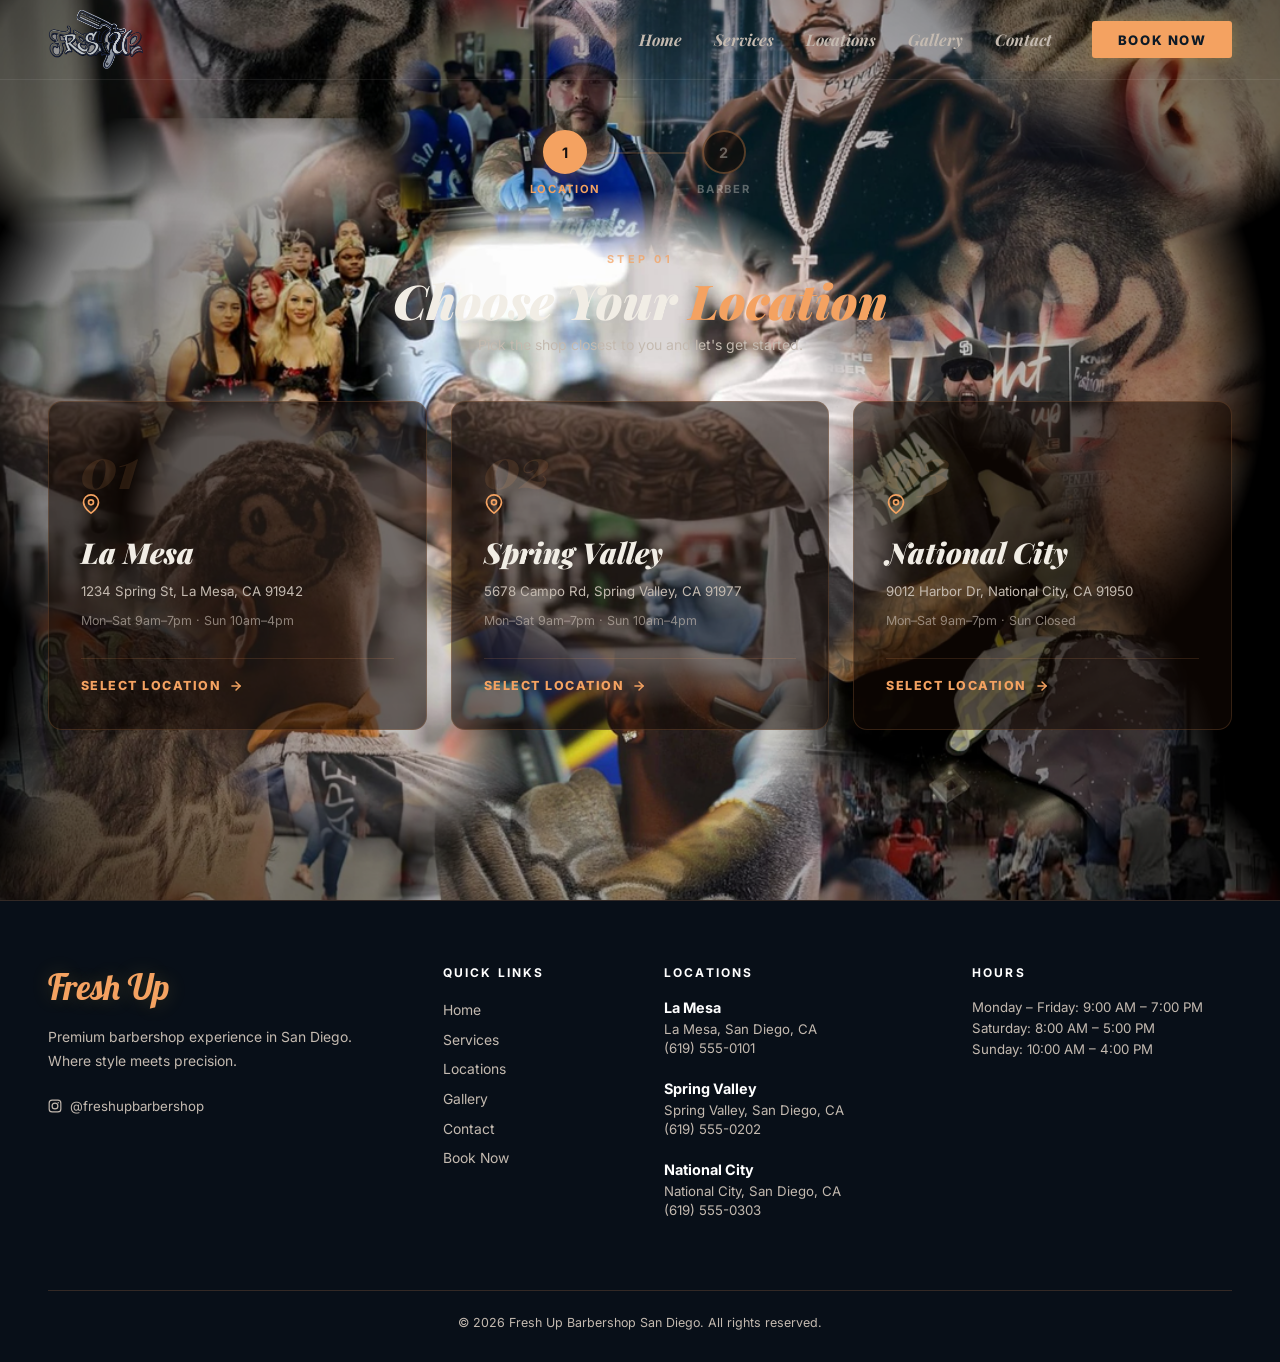
==== public/booking.html @ 4851ce92 "Restructured project Co-authored-by: Copilot <copilot@github.com>" ====
<!DOCTYPE html>
<html lang="en">

<head>
    <meta charset="UTF-8">
    <meta name="viewport" content="width=device-width, initial-scale=1.0">
    <title>Book an Appointment — Fresh Up Barbershop</title>

    <link rel="preconnect" href="https://fonts.googleapis.com">
    <link rel="preconnect" href="https://fonts.gstatic.com" crossorigin>
    <link
        href="https://fonts.googleapis.com/css2?family=Lobster&family=Playfair+Display:ital,wght@0,700;0,900;1,400;1,700;1,900&family=Inter:wght@400;500;600;700;800&display=swap"
        rel="stylesheet">

    <!-- Shared site styles -->
    <link rel="stylesheet" href="css/index.css">
    <!-- Booking-specific styles -->
    <link rel="stylesheet" href="css/booking.css">
</head>

<body class="booking-page">

    <!-- Full-screen dark overlay (from index.css) -->
    <div class="grid-background"></div>

    <!-- ==================== HEADER ==================== -->
    <header id="mainHeader">
        <a href="index.html" class="header-logo">
            <img src="images/freshup.png" alt="Fresh Up Barbershop Logo">
        </a>
        <div class="header-right">
            <nav>
                <a href="index.html">Home</a>
                <a href="index.html#about">Services</a>
                <a href="index.html#about">Locations</a>
                <a href="index.html#gallery">Gallery</a>
                <a href="#">Contact</a>
            </nav>
            <a href="booking.html" class="book-now-btn active">Book Now</a>
        </div>
    </header>

    <!-- ==================== BOOKING MAIN ==================== -->
    <main class="booking-container">
        <div class="booking-content-wrap">

            <!-- Step Progress -->
            <div class="step-progress" id="stepProgress">
                <!-- Rendered by booking.js -->
            </div>

            <!-- Dynamic Step Content -->
            <div id="bookingContent">
                <!-- Location → Barber steps rendered by booking.js -->
            </div>

        </div>
    </main>

    <!-- ==================== FOOTER ==================== -->
    <footer class="site-footer">
        <div class="footer-grid">
            <div class="footer-col">
                <div class="footer-logo-text">Fresh Up</div>
                <p class="footer-tagline">Premium barbershop experience in San Diego. Where style meets precision.</p>
                <a href="#" class="footer-social-link">
                    <svg width="14" height="14" viewBox="0 0 24 24" fill="none" stroke="currentColor" stroke-width="2">
                        <rect x="2" y="2" width="20" height="20" rx="5" />
                        <circle cx="12" cy="12" r="5" />
                        <circle cx="17.5" cy="6.5" r="1.2" fill="currentColor" stroke="none" />
                    </svg>
                    @freshupbarbershop
                </a>
            </div>
            <div class="footer-col">
                <h4 class="footer-heading">Quick Links</h4>
                <ul class="footer-links">
                    <li><a href="index.html">Home</a></li>
                    <li><a href="index.html#about">Services</a></li>
                    <li><a href="index.html#about">Locations</a></li>
                    <li><a href="index.html#gallery">Gallery</a></li>
                    <li><a href="#">Contact</a></li>
                    <li><a href="booking.html">Book Now</a></li>
                </ul>
            </div>
            <div class="footer-col">
                <h4 class="footer-heading">Locations</h4>
                <div class="footer-location">
                    <div class="footer-loc-name">La Mesa</div>
                    <p class="footer-loc-addr">La Mesa, San Diego, CA</p>
                    <p class="footer-loc-phone">(619) 555-0101</p>
                </div>
                <div class="footer-location">
                    <div class="footer-loc-name">Spring Valley</div>
                    <p class="footer-loc-addr">Spring Valley, San Diego, CA</p>
                    <p class="footer-loc-phone">(619) 555-0202</p>
                </div>
                <div class="footer-location">
                    <div class="footer-loc-name">National City</div>
                    <p class="footer-loc-addr">National City, San Diego, CA</p>
                    <p class="footer-loc-phone">(619) 555-0303</p>
                </div>
            </div>
            <div class="footer-col">
                <h4 class="footer-heading">Hours</h4>
                <div class="footer-hours">
                    <p>Monday – Friday: 9:00 AM – 7:00 PM</p>
                    <p>Saturday: 8:00 AM – 5:00 PM</p>
                    <p>Sunday: 10:00 AM – 4:00 PM</p>
                </div>
            </div>
        </div>
        <div class="footer-bottom">
            <p>© 2026 Fresh Up Barbershop San Diego. All rights reserved.</p>
        </div>
    </footer>

    <!-- ==================== SCRIPTS ==================== -->
    <script>
        // Header scroll effect
        (function () {
            var h = document.getElementById('mainHeader');
            function u() { h.classList[window.pageYOffset > 10 ? 'add' : 'remove']('scrolled'); }
            window.addEventListener('scroll', u);
            u();
        })();
    </script>
    <script src="js/booking.js"></script>

</body>

</html>
---- public/css/index.css ----
/* ── CSS Variables ── */
:root {
    --bg: #141010;
    --bg-mid: #1E1610;
    --bg-card: #1f1510;
    --blue: #C4BAB0;
    --blue-bright: #F1EDE5;
    --blue-dim: #3a2010;
    --blue-glow: rgba(244, 162, 97, 0.18);
    --yellow: #F4A261;
    --yellow-dark: #c87840;
    --yellow-dim: rgba(244, 162, 97, 0.12);
    --text: #F1EDE5;
    --text-muted: #C4BAB0;
    --border: rgba(244, 162, 97, 0.18);
    --white: #FFFFFF;
}

/* ── Reset & Base ── */
*,
*::before,
*::after {
    margin: 0;
    padding: 0;
    box-sizing: border-box;
}

html {
    scroll-behavior: smooth;
}

body {
    font-family: 'Inter', sans-serif;
    color: var(--text);
    overflow-x: hidden;
    background: url('../images/freshup_collage.png') center center / cover no-repeat fixed;
}


/* ── Header ── */
#mainHeader {
    position: fixed;
    top: 0;
    left: 0;
    right: 0;
    z-index: 100;
    display: flex;
    align-items: center;
    justify-content: space-between;
    height: 80px;
    padding: 0 3rem;
    background: transparent;
    backdrop-filter: none;
    border-bottom: 1px solid rgba(255, 255, 255, 0.08);
    transition: box-shadow 0.3s;
    overflow: hidden;
}

#mainHeader.scrolled {
    box-shadow: 0 4px 30px rgba(0, 0, 0, 0.5);
}

.header-logo {
    font-family: 'Lobster', cursive;
    font-size: 2rem;
    color: var(--yellow);
    text-decoration: none;
    text-shadow: 0 0 20px rgba(245, 200, 66, 0.3);
    display: flex;
    align-items: center;
    height: 100%;
}

.header-logo img {
    height: 60px;
    width: auto;
    display: block;
}

.header-right {
    display: flex;
    align-items: center;
    gap: 2.5rem;
}

nav {
    display: flex;
    gap: 2rem;
}

nav a {
    text-decoration: none;
    color: var(--text-muted);
    font-family: 'Playfair Display', serif;
    font-size: 1rem;
    font-style: italic;
    font-weight: 700;
    transition: color 0.2s;
    position: relative;
}

nav a.active {
    color: var(--yellow);
}

nav a.active::after {
    content: '';
    position: absolute;
    bottom: -4px;
    left: 0;
    right: 0;
    height: 2px;
    background: var(--yellow);
    border-radius: 2px;
}

nav a:hover {
    color: var(--yellow);
}

.book-now-btn {
    background: var(--yellow);
    color: #0d1a26;
    font-weight: 800;
    font-size: 0.82rem;
    letter-spacing: 0.12em;
    text-transform: uppercase;
    padding: 0.65rem 1.6rem;
    border-radius: 3px;
    text-decoration: none;
    transition: background 0.2s, box-shadow 0.2s;
    box-shadow: 0 0 16px rgba(245, 200, 66, 0.25);
}

.book-now-btn:hover {
    background: #ffe066;
    box-shadow: 0 0 24px rgba(245, 200, 66, 0.45);
}

/* ── Hero ── */
.hero {
    position: relative;
    height: 100vh;
    display: flex;
    align-items: center;
    justify-content: center;
    overflow: hidden;
    background: url('../../backend/images/freshup_collage.png') center center / cover no-repeat;
}

.hero::before {
    content: '';
    position: absolute;
    inset: 0;
    background: rgba(0, 0, 0, 0.52);
    z-index: 1;
}

.hero::after {
    content: none;
}

.hero-content {
    position: relative;
    z-index: 2;
    text-align: center;
    padding: 2rem;
}

.hero-logo {
    margin-bottom: 1.8rem;
    display: inline-block;
}

.hero-tagline {
    font-family: 'Playfair Display', serif;
    font-size: clamp(3rem, 6.5vw, 6rem);
    font-weight: 900;
    color: var(--white);
    line-height: 1.05;
    margin-bottom: 0.8rem;
    text-shadow: 0 2px 40px rgba(0, 0, 0, 0.5);
    font-style: italic;
}

.hero-tagline span {
    color: var(--yellow);
}

.hero-sub {
    font-size: 0.88rem;
    color: var(--text-muted);
    font-weight: 600;
    letter-spacing: 0.2em;
    text-transform: uppercase;
    margin-bottom: 2.5rem;
}

.cta-button {
    background: var(--yellow);
    color: #0d1a26;
    border: none;
    padding: 1rem 2.8rem;
    font-family: 'Inter', sans-serif;
    font-size: 0.88rem;
    font-weight: 800;
    letter-spacing: 0.12em;
    text-transform: uppercase;
    border-radius: 3px;
    cursor: pointer;
    transition: background 0.2s, transform 0.15s, box-shadow 0.2s;
    box-shadow: 0 0 30px rgba(245, 200, 66, 0.3);
}

.cta-button:hover {
    background: #ffe066;
    transform: translateY(-2px);
    box-shadow: 0 0 40px rgba(245, 200, 66, 0.5);
}

.hero-scroll-hint {
    position: absolute;
    bottom: 2rem;
    left: 50%;
    transform: translateX(-50%);
    display: flex;
    flex-direction: column;
    align-items: center;
    gap: 0.4rem;
    color: var(--text-muted);
    font-size: 0.65rem;
    letter-spacing: 0.2em;
    text-transform: uppercase;
    animation: bounce 2.2s ease-in-out infinite;
}

@keyframes bounce {

    0%,
    100% {
        transform: translateX(-50%) translateY(0)
    }

    50% {
        transform: translateX(-50%) translateY(8px)
    }
}

/* ── Shared Sections ── */
.section {
    padding: 6rem 3rem;
    position: relative;
    z-index: 1;
}

.section-label {
    font-size: 0.7rem;
    font-weight: 700;
    letter-spacing: 0.25em;
    text-transform: uppercase;
    color: var(--blue);
    margin-bottom: 0.6rem;
}

.section-title {
    font-family: 'Playfair Display', serif;
    font-size: clamp(2rem, 4vw, 3rem);
    font-weight: 900;
    color: var(--white);
    margin-bottom: 0.5rem;
    font-style: italic;
}

.gold-divider {
    width: 60px;
    height: 3px;
    background: linear-gradient(90deg, var(--yellow), var(--blue));
    border-radius: 2px;
    margin: 0 auto 3rem;
}

/* ── About ── */
.about-section {
    background: var(--bg-mid);
    padding: 6rem 3rem;
    position: relative;
    z-index: 1;
    border-top: 1px solid var(--border);
    border-bottom: 1px solid var(--border);
}

.about-section::before {
    content: '';
    position: absolute;
    inset: 0;
    background: radial-gradient(ellipse 80% 60% at 20% 50%, rgba(74, 159, 212, 0.06) 0%, transparent 70%);
    pointer-events: none;
}

.about-inner {
    max-width: 1200px;
    margin: 0 auto;
    display: grid;
    grid-template-columns: 1fr 1fr;
    gap: 5rem;
    align-items: start;
}

.about-title {
    font-family: 'Playfair Display', serif;
    font-size: 2.8rem;
    font-weight: 900;
    color: var(--white);
    font-style: italic;
}

.about-divider {
    width: 50px;
    height: 3px;
    background: var(--yellow);
    border-radius: 2px;
    margin: 1rem 0 1.5rem;
}

.about-story {
    color: var(--text-muted);
    line-height: 1.85;
    margin-bottom: 1.3rem;
    font-size: 0.96rem;
}

.about-story strong {
    color: var(--yellow);
    font-weight: 700;
}

.about-story em {
    font-style: italic;
}

.about-quote {
    border-left: 3px solid var(--yellow);
    padding-left: 1.2rem;
    font-style: italic;
    color: var(--blue-bright);
    font-size: 0.95rem;
}

.about-stats {
    display: flex;
    gap: 3rem;
    margin-top: 2.5rem;
    padding-top: 2rem;
    border-top: 1px solid var(--border);
}

.stat-number {
    display: block;
    font-family: 'Playfair Display', serif;
    font-size: 2.5rem;
    font-weight: 900;
    color: var(--yellow);
    line-height: 1;
}

.stat-label {
    font-size: 0.72rem;
    font-weight: 600;
    letter-spacing: 0.12em;
    text-transform: uppercase;
    color: var(--text-muted);
    margin-top: 0.3rem;
}

.about-pillars {
    display: flex;
    flex-direction: column;
    gap: 1.8rem;
}

.pillar-item {
    display: flex;
    gap: 1.2rem;
    align-items: flex-start;
}

.feature-icon {
    width: 52px;
    height: 52px;
    min-width: 52px;
    background: transparent;
    border: 1px solid var(--yellow-dark);
    border-radius: 50%;
    display: flex;
    align-items: center;
    justify-content: center;
    color: var(--yellow);
}

.pillar-name {
    font-family: 'Playfair Display', serif;
    font-style: italic;
    font-weight: 700;
    color: var(--yellow);
    margin-bottom: 0.3rem;
    font-size: 1rem;
}

.pillar-desc {
    color: var(--text-muted);
    font-size: 0.88rem;
    line-height: 1.65;
}

/* ── Services ── */
.services-section {
    background: var(--bg);
    text-align: center;
}

.services-grid {
    max-width: 1200px;
    margin: 0 auto;
    display: grid;
    grid-template-columns: repeat(5, 1fr);
    gap: 1rem;
}

.service-card {
    background: var(--bg-card);
    border-radius: 10px;
    padding: 2rem 1.2rem;
    text-align: center;
    border: 1px solid var(--border);
    transition: transform 0.25s, box-shadow 0.25s, border-color 0.25s;
}

.service-card:hover {
    transform: translateY(-6px);
    box-shadow: 0 12px 40px rgba(74, 159, 212, 0.2);
    border-color: var(--yellow-dark);
}

.service-icon {
    width: 56px;
    height: 56px;
    background: transparent;
    border: 1px solid var(--yellow-dark);
    border-radius: 50%;
    display: flex;
    align-items: center;
    justify-content: center;
    margin: 0 auto 1rem;
    color: var(--yellow);
    transition: background 0.2s, border-color 0.2s;
}

.service-card:hover .service-icon {
    background: var(--yellow-dim);
    border-color: var(--yellow);
}

.service-name {
    font-family: 'Playfair Display', serif;
    font-style: italic;
    font-weight: 700;
    font-size: 1rem;
    color: var(--white);
    margin-bottom: 0.5rem;
}

.service-desc {
    font-size: 0.82rem;
    color: var(--text-muted);
    line-height: 1.65;
    margin-bottom: 1.4rem;
}

.service-btn {
    display: inline-block;
    background: transparent;
    color: var(--yellow);
    font-size: 0.75rem;
    font-weight: 700;
    letter-spacing: 0.1em;
    text-transform: uppercase;
    padding: 0.5rem 1.2rem;
    border-radius: 3px;
    text-decoration: none;
    border: 1px solid var(--yellow-dark);
    transition: background 0.2s, color 0.2s;
}

.service-btn:hover {
    background: var(--yellow);
    color: #0d1a26;
}

/* ── Reviews ── */
.reviews-section {
    background: var(--bg-mid);
    text-align: center;
    border-top: 1px solid var(--border);
    border-bottom: 1px solid var(--border);
}

.google-badge {
    display: inline-flex;
    align-items: center;
    gap: 0.4rem;
    background: var(--yellow-dim);
    border: 1px solid var(--yellow-dark);
    color: var(--yellow);
    font-size: 0.76rem;
    font-weight: 700;
    padding: 0.4rem 1rem;
    border-radius: 20px;
    margin-bottom: 2.5rem;
}

.reviews-carousel {
    position: relative;
    max-width: 850px;
    margin: 0 auto;
    overflow: hidden;
}

.reviews-track-wrapper {
    overflow: hidden;
}

.reviews-track {
    display: flex;
    transition: transform 0.5s ease;
}

.review-card {
    min-width: 100%;
    background: var(--bg-card);
    border: 1px solid var(--border);
    border-radius: 12px;
    padding: 2.5rem 3rem;
    text-align: left;
}

.review-stars {
    color: var(--yellow);
    font-size: 1.1rem;
    margin-bottom: 1rem;
    letter-spacing: 0.1em;
}

.review-text {
    color: var(--text);
    line-height: 1.8;
    margin-bottom: 1.5rem;
    font-size: 0.96rem;
    font-style: italic;
}

.review-author {
    font-weight: 700;
    color: var(--blue-bright);
    font-size: 0.85rem;
    letter-spacing: 0.05em;
}

.reviews-arrow {
    position: absolute;
    top: 50%;
    transform: translateY(-50%);
    background: transparent;
    border: 1px solid var(--border);
    color: var(--yellow);
    width: 40px;
    height: 40px;
    border-radius: 50%;
    font-size: 1.4rem;
    cursor: pointer;
    z-index: 2;
    transition: background 0.2s, border-color 0.2s;
    display: flex;
    align-items: center;
    justify-content: center;
}

.reviews-arrow:hover {
    background: var(--yellow);
    color: #0d1a26;
    border-color: var(--yellow);
}

.reviews-arrow-left {
    left: -55px;
}

.reviews-arrow-right {
    right: -55px;
}

.reviews-dots {
    display: flex;
    justify-content: center;
    gap: 0.5rem;
    margin-top: 1.8rem;
}

.reviews-dot {
    width: 8px;
    height: 8px;
    border-radius: 50%;
    background: var(--blue-dim);
    cursor: pointer;
    transition: background 0.2s;
}

.reviews-dot.active {
    background: var(--yellow);
}

/* ── Gallery Coming Soon ── */
.gallery-section {
    background: var(--bg);
    text-align: center;
}

.gallery-coming-soon {
    max-width: 680px;
    margin: 0 auto;
    background: var(--bg-card);
    border-radius: 16px;
    border: 1px dashed var(--blue-dim);
    padding: 5rem 3rem;
    display: flex;
    flex-direction: column;
    align-items: center;
    gap: 1.2rem;
    position: relative;
    overflow: hidden;
}

.gallery-coming-soon::before {
    content: '';
    position: absolute;
    inset: 0;
    background: radial-gradient(ellipse 60% 50% at 50% 50%, rgba(74, 159, 212, 0.06) 0%, transparent 70%);
}

.coming-soon-icon {
    width: 80px;
    height: 80px;
    border: 1px solid var(--yellow-dark);
    border-radius: 50%;
    display: flex;
    align-items: center;
    justify-content: center;
    color: var(--yellow);
    position: relative;
    z-index: 1;
}

.coming-soon-title {
    font-family: 'Playfair Display', serif;
    font-style: italic;
    font-size: 2rem;
    font-weight: 900;
    color: var(--white);
    position: relative;
    z-index: 1;
}

.coming-soon-badge {
    background: var(--yellow);
    color: #0d1a26;
    font-size: 0.7rem;
    font-weight: 800;
    letter-spacing: 0.2em;
    text-transform: uppercase;
    padding: 0.35rem 1rem;
    border-radius: 20px;
    position: relative;
    z-index: 1;
}

.coming-soon-desc {
    color: var(--text-muted);
    font-size: 0.94rem;
    line-height: 1.75;
    max-width: 380px;
    text-align: center;
    position: relative;
    z-index: 1;
}

.coming-soon-dots {
    display: flex;
    gap: 0.6rem;
    margin-top: 0.5rem;
    position: relative;
    z-index: 1;
}

.coming-soon-dot {
    width: 10px;
    height: 10px;
    border-radius: 50%;
    animation: dotPulse 1.6s ease-in-out infinite;
}

.coming-soon-dot:nth-child(1) {
    background: var(--blue);
    animation-delay: 0s;
}

.coming-soon-dot:nth-child(2) {
    background: var(--yellow);
    animation-delay: 0.35s;
}

.coming-soon-dot:nth-child(3) {
    background: var(--blue-bright);
    animation-delay: 0.7s;
}

@keyframes dotPulse {

    0%,
    100% {
        opacity: 0.35;
        transform: scale(1)
    }

    50% {
        opacity: 1;
        transform: scale(1.35)
    }
}

/* ── CTA ── */
.cta-section {
    background: var(--bg-mid);
    text-align: center;
    padding: 6rem 3rem;
    border-top: 1px solid var(--border);
    position: relative;
}

.cta-section::before {
    content: '';
    position: absolute;
    inset: 0;
    background: radial-gradient(ellipse 70% 80% at 50% 50%, rgba(245, 200, 66, 0.05) 0%, transparent 70%);
    pointer-events: none;
}

.cta-title {
    font-family: 'Playfair Display', serif;
    font-style: italic;
    font-size: 2.8rem;
    font-weight: 900;
    color: var(--white);
    margin-bottom: 1rem;
}

.cta-desc {
    color: var(--text-muted);
    font-size: 1rem;
    margin-bottom: 2rem;
}

.cta-main-btn {
    display: inline-block;
    background: var(--yellow);
    color: #0d1a26;
    font-weight: 800;
    font-size: 0.88rem;
    letter-spacing: 0.12em;
    text-transform: uppercase;
    padding: 1rem 3rem;
    border-radius: 3px;
    text-decoration: none;
    transition: background 0.2s, transform 0.15s, box-shadow 0.2s;
    box-shadow: 0 0 30px rgba(245, 200, 66, 0.25);
}

.cta-main-btn:hover {
    background: #ffe066;
    transform: translateY(-2px);
    box-shadow: 0 0 50px rgba(245, 200, 66, 0.4);
}

/* ── Footer ── */
.site-footer {
    background: #080f18;
    color: var(--text-muted);
    padding: 4rem 3rem 2rem;
    border-top: 1px solid var(--border);
}

.footer-grid {
    max-width: 1200px;
    margin: 0 auto;
    display: grid;
    grid-template-columns: 2fr 1fr 1.5fr 1.5fr;
    gap: 3rem;
    margin-bottom: 3rem;
}

.footer-logo-text {
    font-family: 'Lobster', cursive;
    font-size: 2.2rem;
    color: var(--yellow);
    margin-bottom: 1rem;
    text-shadow: 0 0 20px rgba(245, 200, 66, 0.2);
}

.footer-tagline {
    font-size: 0.87rem;
    line-height: 1.75;
    margin-bottom: 1.5rem;
}

.footer-social-link {
    color: var(--text-muted);
    text-decoration: none;
    font-size: 0.83rem;
    display: flex;
    align-items: center;
    gap: 0.5rem;
    transition: color 0.2s;
}

.footer-social-link:hover {
    color: var(--yellow);
}

.footer-heading {
    color: var(--white);
    font-size: 0.75rem;
    font-weight: 700;
    letter-spacing: 0.18em;
    text-transform: uppercase;
    margin-bottom: 1.2rem;
}

.footer-links {
    list-style: none;
    display: flex;
    flex-direction: column;
    gap: 0.6rem;
}

.footer-links a {
    color: var(--text-muted);
    text-decoration: none;
    font-size: 0.87rem;
    transition: color 0.2s;
}

.footer-links a:hover {
    color: var(--yellow);
}

.footer-location {
    margin-bottom: 1.5rem;
}

.footer-loc-name {
    color: var(--white);
    font-weight: 700;
    font-size: 0.9rem;
    margin-bottom: 0.3rem;
}

.footer-loc-addr,
.footer-loc-phone {
    font-size: 0.83rem;
    margin-bottom: 0.2rem;
}

.footer-hours p {
    font-size: 0.83rem;
    margin-bottom: 0.3rem;
}

.footer-bottom {
    border-top: 1px solid var(--border);
    padding-top: 1.5rem;
    text-align: center;
    font-size: 0.78rem;
    max-width: 1200px;
    margin: 0 auto;
}

/* ── Responsive ── */
@media (max-width: 1024px) {
    .services-grid {
        grid-template-columns: repeat(3, 1fr);
    }

    .about-inner {
        grid-template-columns: 1fr;
        gap: 3rem;
    }

    .footer-grid {
        grid-template-columns: 1fr 1fr;
    }
}

@media (max-width: 768px) {
    #mainHeader {
        padding: 1rem 1.5rem;
    }

    nav {
        display: none;
    }

    .services-grid {
        grid-template-columns: 1fr 1fr;
    }

    .section,
    .about-section {
        padding: 4rem 1.5rem;
    }

    .footer-grid {
        grid-template-columns: 1fr;
    }

    .reviews-arrow-left {
        left: -5px;
    }

    .reviews-arrow-right {
        right: -5px;
    }
}

@media (max-width: 480px) {
    .services-grid {
        grid-template-columns: 1fr;
    }
}
---- public/css/booking.css ----
/* ================================================================
   Fresh Up Barbershop — Booking Page Styles
   Matches: warm dark (#141010), amber accent (#F4A261)
   Fonts: Playfair Display · Lobster · Inter
   ================================================================ */

/* ── Override body for booking page ── */
body.booking-page {
    background: url('../../backend/images/freshup_collage.png') center center / cover no-repeat fixed;
}

/* ── Booking Layout ── */
.booking-container {
    position: relative;
    min-height: 100vh;
    padding: 130px 3rem 80px;
    z-index: 1;
}

.booking-content-wrap {
    max-width: 1300px;
    margin: 0 auto;
}

/* ── Step Progress Bar ── */
.step-progress {
    display: flex;
    align-items: center;
    justify-content: center;
    gap: 0;
    margin-bottom: 3.5rem;
}

.sp-group {
    display: flex;
    flex-direction: column;
    align-items: center;
    gap: 0.5rem;
}

.sp-dot {
    width: 44px;
    height: 44px;
    border-radius: 50%;
    border: 2px solid rgba(244, 162, 97, 0.3);
    background: rgba(20, 10, 5, 0.6);
    display: flex;
    align-items: center;
    justify-content: center;
    font-family: 'Inter', sans-serif;
    font-weight: 700;
    font-size: 0.9rem;
    color: rgba(241, 237, 229, 0.35);
    transition: all 0.4s ease;
}

.sp-dot.active {
    background: var(--yellow);
    border-color: var(--yellow);
    color: #141010;
    box-shadow: 0 0 24px rgba(244, 162, 97, 0.5);
}

.sp-dot.completed {
    background: rgba(244, 162, 97, 0.18);
    border-color: var(--yellow);
    color: var(--yellow);
}

.sp-label {
    font-family: 'Inter', sans-serif;
    font-size: 0.7rem;
    font-weight: 700;
    letter-spacing: 0.15em;
    text-transform: uppercase;
    color: rgba(241, 237, 229, 0.35);
    transition: color 0.4s;
}

.sp-label.active {
    color: var(--yellow);
}

.sp-line {
    width: 80px;
    height: 2px;
    background: rgba(244, 162, 97, 0.18);
    margin: 0 0.5rem;
    margin-bottom: 1.3rem;
    transition: background 0.4s;
    flex-shrink: 0;
}

.sp-line.done {
    background: var(--yellow);
}

/* ── Step Wrapper (shared) ── */
.step-wrap {
    animation: stepFadeUp 0.45s cubic-bezier(0.22, 1, 0.36, 1) both;
}

@keyframes stepFadeUp {
    from {
        opacity: 0;
        transform: translateY(28px);
    }

    to {
        opacity: 1;
        transform: translateY(0);
    }
}

/* ── Step Header ── */
.step-head {
    text-align: center;
    margin-bottom: 3rem;
    position: relative;
}

.step-eyebrow {
    font-family: 'Inter', sans-serif;
    font-size: 0.68rem;
    font-weight: 700;
    letter-spacing: 0.3em;
    text-transform: uppercase;
    color: var(--yellow);
    margin-bottom: 0.5rem;
    opacity: 0.75;
}

.step-title {
    font-family: 'Playfair Display', serif;
    font-style: italic;
    font-size: clamp(2.2rem, 4vw, 3rem);
    font-weight: 900;
    color: #F1EDE5;
    margin-bottom: 0.6rem;
    line-height: 1.1;
}

.step-title span {
    color: var(--yellow);
}

.step-sub {
    font-family: 'Inter', sans-serif;
    font-size: 0.88rem;
    color: var(--text-muted, #C4BAB0);
    display: flex;
    align-items: center;
    justify-content: center;
    gap: 0.4rem;
}

.step-sub svg {
    color: var(--yellow);
    flex-shrink: 0;
}

/* ── Back Button ── */
.back-btn {
    display: inline-flex;
    align-items: center;
    gap: 0.4rem;
    background: transparent;
    border: 1px solid rgba(244, 162, 97, 0.3);
    color: var(--yellow);
    font-family: 'Inter', sans-serif;
    font-size: 0.82rem;
    font-weight: 700;
    letter-spacing: 0.05em;
    padding: 0.55rem 1.2rem;
    border-radius: 4px;
    cursor: pointer;
    transition: background 0.2s, border-color 0.2s, transform 0.2s;
    margin-bottom: 1.5rem;
}

.back-btn:hover {
    background: rgba(244, 162, 97, 0.1);
    border-color: var(--yellow);
    transform: translateX(-3px);
}

/* ================================================================
   LOCATION STEP
   ================================================================ */

.loc-grid {
    display: grid;
    grid-template-columns: repeat(3, 1fr);
    gap: 1.5rem;
}

.loc-card {
    background: rgba(20, 10, 5, 0.55);
    backdrop-filter: blur(16px);
    border: 1px solid rgba(244, 162, 97, 0.18);
    border-radius: 14px;
    padding: 0;
    cursor: pointer;
    text-align: left;
    transition: border-color 0.3s, box-shadow 0.3s, transform 0.3s;
    overflow: hidden;
    animation: stepFadeUp 0.45s cubic-bezier(0.22, 1, 0.36, 1) both;
}

.loc-card:hover {
    border-color: var(--yellow);
    box-shadow: 0 16px 50px rgba(244, 162, 97, 0.22);
    transform: translateY(-6px);
}

.loc-card-inner {
    padding: 2.2rem 2rem;
    display: flex;
    flex-direction: column;
    gap: 0.5rem;
    height: 100%;
}

.loc-num {
    font-family: 'Playfair Display', serif;
    font-size: 3.5rem;
    font-weight: 900;
    font-style: italic;
    color: rgba(244, 162, 97, 0.12);
    line-height: 1;
    margin-bottom: -0.5rem;
    letter-spacing: -0.02em;
}

.loc-pin-icon {
    color: var(--yellow);
    margin-bottom: 0.5rem;
}

.loc-name {
    font-family: 'Playfair Display', serif;
    font-style: italic;
    font-size: 1.8rem;
    font-weight: 900;
    color: #F1EDE5;
    margin-bottom: 0.2rem;
}

.loc-addr {
    font-family: 'Inter', sans-serif;
    font-size: 0.83rem;
    color: #C4BAB0;
    line-height: 1.5;
}

.loc-hours {
    font-family: 'Inter', sans-serif;
    font-size: 0.78rem;
    color: rgba(196, 186, 176, 0.65);
    margin-top: 0.2rem;
}

.loc-cta {
    display: inline-flex;
    align-items: center;
    gap: 0.5rem;
    margin-top: 1.4rem;
    font-family: 'Inter', sans-serif;
    font-size: 0.78rem;
    font-weight: 800;
    letter-spacing: 0.12em;
    text-transform: uppercase;
    color: var(--yellow);
    border-top: 1px solid rgba(244, 162, 97, 0.15);
    padding-top: 1.2rem;
    width: 100%;
    transition: gap 0.2s;
}

.loc-card:hover .loc-cta {
    gap: 0.8rem;
}

/* ================================================================
   BARBER STEP
   ================================================================ */

.barber-grid {
    display: grid;
    grid-template-columns: repeat(3, 1fr);
    gap: 1.4rem;
}

.barber-card {
    background: rgba(18, 10, 5, 0.65);
    backdrop-filter: blur(16px);
    border: 1px solid rgba(244, 162, 97, 0.18);
    border-radius: 14px;
    overflow: hidden;
    display: flex;
    flex-direction: column;
    transition: border-color 0.3s, box-shadow 0.3s, transform 0.3s;
    animation: stepFadeUp 0.45s cubic-bezier(0.22, 1, 0.36, 1) both;
}

.barber-card:hover {
    border-color: var(--yellow);
    box-shadow: 0 16px 50px rgba(244, 162, 97, 0.2);
    transform: translateY(-6px);
}

/* Photo */
.barber-photo-wrap {
    position: relative;
    width: 100%;
    aspect-ratio: 4 / 3;
    overflow: hidden;
    background: #1a1008;
}

.barber-photo {
    width: 100%;
    height: 100%;
    object-fit: cover;
    display: block;
    transition: transform 0.5s cubic-bezier(0.22, 1, 0.36, 1);
}

.barber-card:hover .barber-photo {
    transform: scale(1.06);
}

.barber-photo-overlay {
    position: absolute;
    inset: 0;
    background: linear-gradient(to bottom, transparent 40%, rgba(14, 8, 3, 0.85) 100%);
    pointer-events: none;
}

.barber-exp-badge {
    position: absolute;
    top: 0.75rem;
    right: 0.75rem;
    background: var(--yellow);
    color: #141010;
    font-family: 'Inter', sans-serif;
    font-size: 0.68rem;
    font-weight: 800;
    letter-spacing: 0.1em;
    padding: 0.28rem 0.65rem;
    border-radius: 20px;
    text-transform: uppercase;
    z-index: 2;
}

/* Info */
.barber-body {
    padding: 1.4rem 1.4rem 0.8rem;
    flex-grow: 1;
    display: flex;
    flex-direction: column;
    gap: 0.5rem;
}

.barber-title-tag {
    font-family: 'Inter', sans-serif;
    font-size: 0.68rem;
    font-weight: 700;
    letter-spacing: 0.18em;
    text-transform: uppercase;
    color: var(--yellow);
    opacity: 0.8;
}

.barber-name {
    font-family: 'Playfair Display', serif;
    font-style: italic;
    font-size: 1.35rem;
    font-weight: 900;
    color: #F1EDE5;
    margin: 0;
    line-height: 1.2;
}

.barber-bio {
    font-family: 'Inter', sans-serif;
    font-size: 0.81rem;
    color: #C4BAB0;
    line-height: 1.6;
    margin: 0;
    flex-grow: 1;
}

.barber-tags {
    display: flex;
    flex-wrap: wrap;
    gap: 0.4rem;
    margin-top: 0.4rem;
}

.barber-tag {
    font-family: 'Inter', sans-serif;
    font-size: 0.71rem;
    font-weight: 600;
    color: var(--yellow);
    background: rgba(244, 162, 97, 0.1);
    border: 1px solid rgba(244, 162, 97, 0.22);
    padding: 0.25rem 0.65rem;
    border-radius: 20px;
    letter-spacing: 0.02em;
}

/* Book Button */
.book-barber-btn {
    display: flex;
    align-items: center;
    justify-content: center;
    gap: 0.6rem;
    background: var(--yellow);
    color: #141010;
    border: none;
    padding: 1rem;
    font-family: 'Inter', sans-serif;
    font-size: 0.82rem;
    font-weight: 800;
    letter-spacing: 0.1em;
    text-transform: uppercase;
    cursor: pointer;
    transition: background 0.2s, box-shadow 0.2s;
    flex-shrink: 0;
}

.book-barber-btn:hover {
    background: #ffe085;
    box-shadow: 0 -6px 24px rgba(244, 162, 97, 0.3);
}

.book-barber-btn svg {
    transition: transform 0.2s;
    flex-shrink: 0;
}

.book-barber-btn:hover svg {
    transform: translateX(3px);
}

/* ================================================================
   TOAST NOTIFICATIONS
   ================================================================ */

.fu-toast {
    position: fixed;
    bottom: 2rem;
    right: 2rem;
    padding: 0.9rem 1.6rem;
    border-radius: 8px;
    border: 1px solid;
    z-index: 9999;
    font-family: 'Inter', sans-serif;
    font-size: 0.875rem;
    font-weight: 600;
    backdrop-filter: blur(16px);
    opacity: 0;
    transform: translateY(20px);
    transition: opacity 0.35s ease, transform 0.35s ease;
    max-width: 340px;
}

.fu-toast--show {
    opacity: 1;
    transform: translateY(0);
}

.fu-toast--success {
    background: rgba(244, 162, 97, 0.12);
    border-color: rgba(244, 162, 97, 0.35);
    color: var(--yellow);
}

.fu-toast--info {
    background: rgba(196, 186, 176, 0.1);
    border-color: rgba(196, 186, 176, 0.3);
    color: #C4BAB0;
}

.fu-toast--error {
    background: rgba(220, 80, 80, 0.1);
    border-color: rgba(220, 80, 80, 0.3);
    color: #f87171;
}

/* ================================================================
   RESPONSIVE
   ================================================================ */

@media (max-width: 1024px) {
    .loc-grid {
        grid-template-columns: 1fr 1fr;
    }

    .barber-grid {
        grid-template-columns: 1fr 1fr;
    }
}

@media (max-width: 768px) {
    .booking-container {
        padding: 110px 1.2rem 60px;
    }

    .loc-grid,
    .barber-grid {
        grid-template-columns: 1fr;
    }

    .sp-line {
        width: 40px;
    }

    .step-title {
        font-size: 1.9rem;
    }
}

@media (max-width: 480px) {
    .sp-line {
        width: 24px;
    }
}
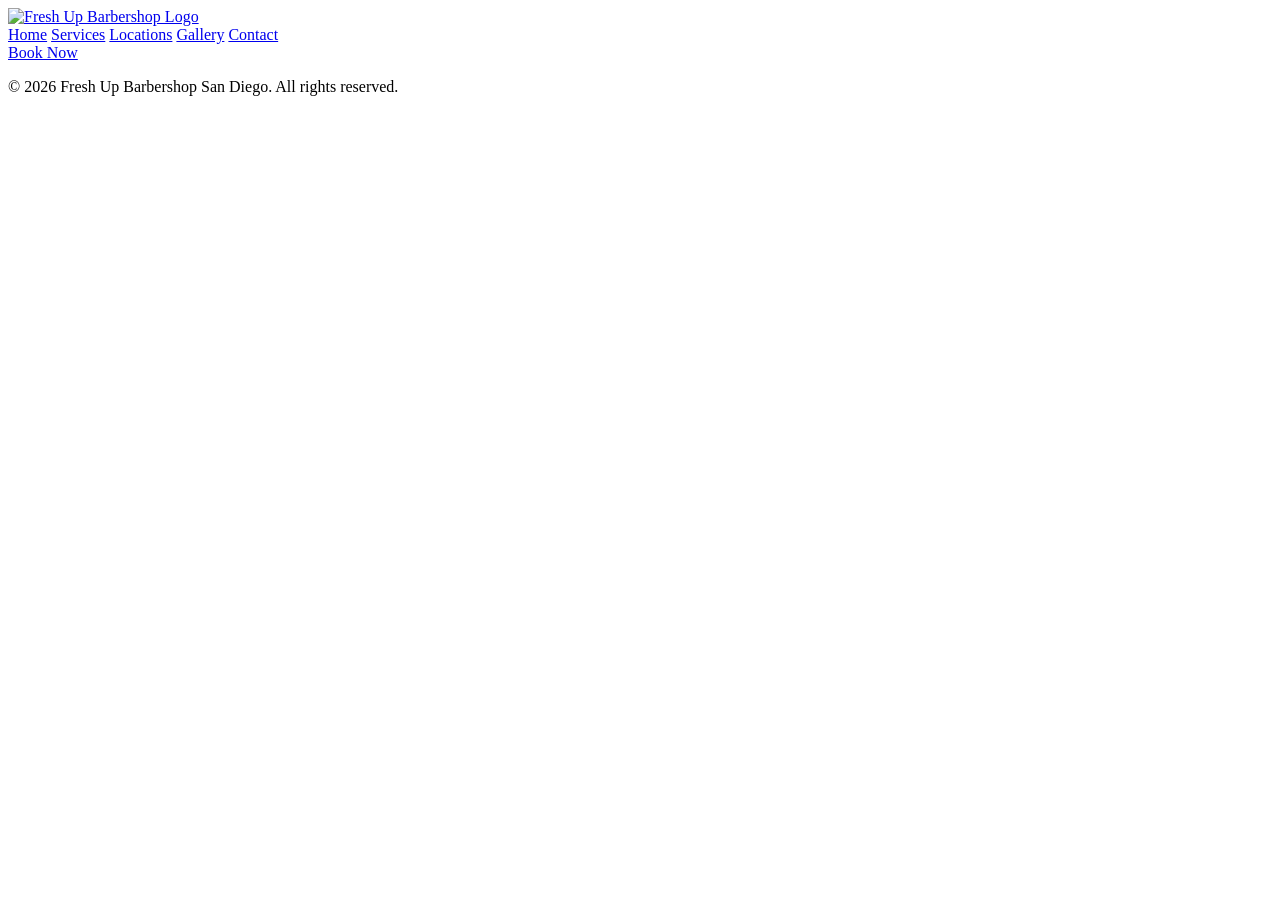
==== commit 18597421: "updated barbers page" ====
--- a/public/booking.html
+++ b/public/booking.html
@@ -9,107 +9,48 @@
     <link rel="preconnect" href="https://fonts.googleapis.com">
     <link rel="preconnect" href="https://fonts.gstatic.com" crossorigin>
     <link
-        href="https://fonts.googleapis.com/css2?family=Lobster&family=Playfair+Display:ital,wght@0,700;0,900;1,400;1,700;1,900&family=Inter:wght@400;500;600;700;800&display=swap"
+        href="https://fonts.googleapis.com/css2?family=Lobster&family=Playfair+Display:ital,wght@0,700;0,900;1,400;1,700&family=Inter:wght@400;500;600;700;800&display=swap"
         rel="stylesheet">
-
-    <!-- Shared site styles -->
-    <link rel="stylesheet" href="css/index.css">
-    <!-- Booking-specific styles -->
-    <link rel="stylesheet" href="css/booking.css">
+    <link rel="stylesheet" href="/css/index.css">
+    <link rel="stylesheet" href="/css/booking.css">
 </head>
 
-<body class="booking-page">
+<body>
 
-    <!-- Full-screen dark overlay (from index.css) -->
     <div class="grid-background"></div>
 
     <!-- ==================== HEADER ==================== -->
     <header id="mainHeader">
-        <a href="index.html" class="header-logo">
-            <img src="images/freshup.png" alt="Fresh Up Barbershop Logo">
+        <a href="/index.html" class="header-logo">
+            <img src="/images/freshup.png" alt="Fresh Up Barbershop Logo">
         </a>
         <div class="header-right">
             <nav>
-                <a href="index.html">Home</a>
-                <a href="index.html#about">Services</a>
-                <a href="index.html#about">Locations</a>
-                <a href="index.html#gallery">Gallery</a>
-                <a href="#">Contact</a>
+                <a href="index.html" class="active">Home</a>
+                <a href="services.html">Services</a>
+                <a href="locations.html">Locations</a>
+                <a href="gallery.html">Gallery</a>
+                <a href="contact.html">Contact</a>
             </nav>
-            <a href="booking.html" class="book-now-btn active">Book Now</a>
+            <a href="/booking.html" class="book-now-btn">Book Now</a>
         </div>
     </header>
 
-    <!-- ==================== BOOKING MAIN ==================== -->
-    <main class="booking-container">
-        <div class="booking-content-wrap">
+    <!-- ==================== BOOKING ==================== -->
+    <main class="booking-main">
 
-            <!-- Step Progress -->
-            <div class="step-progress" id="stepProgress">
-                <!-- Rendered by booking.js -->
-            </div>
+        <!-- Progress indicator -->
+        <div id="stepProgress"></div>
 
-            <!-- Dynamic Step Content -->
-            <div id="bookingContent">
-                <!-- Location → Barber steps rendered by booking.js -->
-            </div>
+        <!-- Dynamic content container -->
+        <div id="bookingContent">
+            <!-- booking.js renders here -->
+        </div>
 
-        </div>
     </main>
 
     <!-- ==================== FOOTER ==================== -->
     <footer class="site-footer">
-        <div class="footer-grid">
-            <div class="footer-col">
-                <div class="footer-logo-text">Fresh Up</div>
-                <p class="footer-tagline">Premium barbershop experience in San Diego. Where style meets precision.</p>
-                <a href="#" class="footer-social-link">
-                    <svg width="14" height="14" viewBox="0 0 24 24" fill="none" stroke="currentColor" stroke-width="2">
-                        <rect x="2" y="2" width="20" height="20" rx="5" />
-                        <circle cx="12" cy="12" r="5" />
-                        <circle cx="17.5" cy="6.5" r="1.2" fill="currentColor" stroke="none" />
-                    </svg>
-                    @freshupbarbershop
-                </a>
-            </div>
-            <div class="footer-col">
-                <h4 class="footer-heading">Quick Links</h4>
-                <ul class="footer-links">
-                    <li><a href="index.html">Home</a></li>
-                    <li><a href="index.html#about">Services</a></li>
-                    <li><a href="index.html#about">Locations</a></li>
-                    <li><a href="index.html#gallery">Gallery</a></li>
-                    <li><a href="#">Contact</a></li>
-                    <li><a href="booking.html">Book Now</a></li>
-                </ul>
-            </div>
-            <div class="footer-col">
-                <h4 class="footer-heading">Locations</h4>
-                <div class="footer-location">
-                    <div class="footer-loc-name">La Mesa</div>
-                    <p class="footer-loc-addr">La Mesa, San Diego, CA</p>
-                    <p class="footer-loc-phone">(619) 555-0101</p>
-                </div>
-                <div class="footer-location">
-                    <div class="footer-loc-name">Spring Valley</div>
-                    <p class="footer-loc-addr">Spring Valley, San Diego, CA</p>
-                    <p class="footer-loc-phone">(619) 555-0202</p>
-                </div>
-                <div class="footer-location">
-                    <div class="footer-loc-name">National City</div>
-                    <p class="footer-loc-addr">National City, San Diego, CA</p>
-                    <p class="footer-loc-phone">(619) 555-0303</p>
-                </div>
-            </div>
-            <div class="footer-col">
-                <h4 class="footer-heading">Hours</h4>
-                <div class="footer-hours">
-                    <p>Monday – Friday: 9:00 AM – 7:00 PM</p>
-                    <p>Saturday: 8:00 AM – 5:00 PM</p>
-                    <p>Sunday: 10:00 AM – 4:00 PM</p>
-                </div>
-            </div>
-        </div>
         <div class="footer-bottom">
             <p>© 2026 Fresh Up Barbershop San Diego. All rights reserved.</p>
         </div>
@@ -117,15 +58,14 @@
 
     <!-- ==================== SCRIPTS ==================== -->
     <script>
-        // Header scroll effect
+        // Header scroll
         (function () {
             var h = document.getElementById('mainHeader');
             function u() { h.classList[window.pageYOffset > 10 ? 'add' : 'remove']('scrolled'); }
-            window.addEventListener('scroll', u);
-            u();
+            window.addEventListener('scroll', u); u();
         })();
     </script>
-    <script src="js/booking.js"></script>
+    <script src="/js/booking.js"></script>
 
 </body>
 
